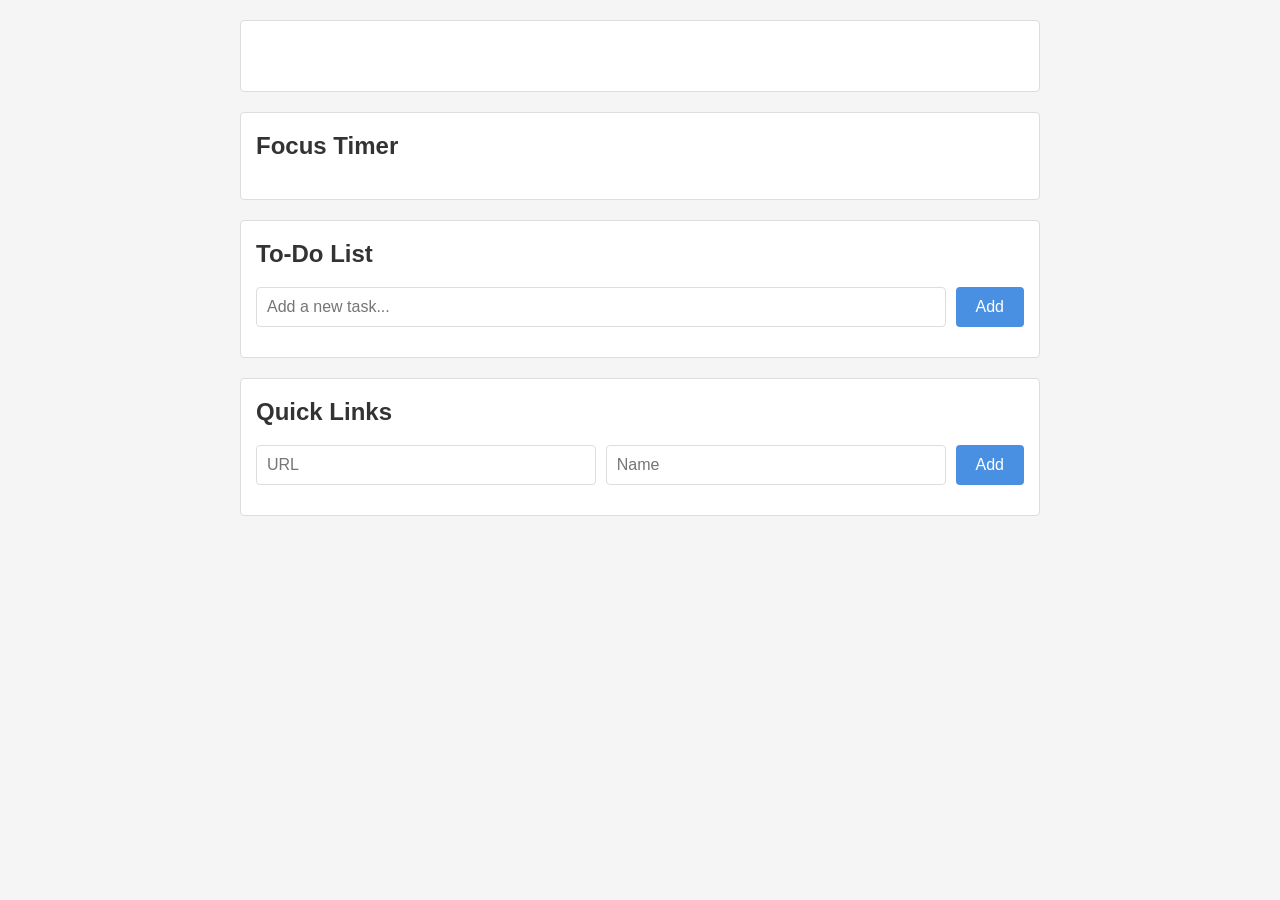
==== index.html @ 5ccc2d4f "perubahan pertama" ====
<!DOCTYPE html>
<html lang="en">
<head>
  <meta charset="UTF-8">
  <meta name="viewport" content="width=device-width, initial-scale=1.0">
  <title>Productivity Dashboard</title>
  <link rel="stylesheet" href="css/styles.css">
</head>
<body>
  <div class="dashboard">
    <!-- Greeting Section -->
    <section id="greeting-section" class="component">
      <div id="greeting-display"></div>
    </section>

    <!-- Timer Section -->
    <section id="timer-section" class="component">
      <h2>Focus Timer</h2>
      <div id="timer-display"></div>
      <div id="timer-controls"></div>
    </section>

    <!-- To-Do List Section -->
    <section id="todo-section" class="component">
      <h2>To-Do List</h2>
      <form id="add-task-form">
        <input type="text" id="task-input" placeholder="Add a new task...">
        <button type="submit">Add</button>
      </form>
      <ul id="task-list"></ul>
    </section>

    <!-- Quick Links Section -->
    <section id="links-section" class="component">
      <h2>Quick Links</h2>
      <form id="add-link-form">
        <input type="url" id="link-url-input" placeholder="URL">
        <input type="text" id="link-name-input" placeholder="Name">
        <button type="submit">Add</button>
      </form>
      <ul id="link-list"></ul>
    </section>
  </div>

  <script src="js/app.js"></script>
</body>
</html>
---- css/styles.css ----
/* Productivity Dashboard Styles */

/* Reset and Base Styles */
* {
  margin: 0;
  padding: 0;
  box-sizing: border-box;
}

body {
  font-family: Arial, Helvetica, sans-serif;
  background-color: #f5f5f5;
  color: #333333;
  line-height: 1.5;
  padding: 20px;
}

/* Dashboard Layout */
.dashboard {
  max-width: 800px;
  margin: 0 auto;
}

/* Component Styles */
.component {
  background-color: white;
  border: 1px solid #dddddd;
  border-radius: 4px;
  padding: 15px;
  margin-bottom: 20px;
}

.component h2 {
  font-size: 24px;
  margin-bottom: 15px;
  color: #333333;
}

/* Greeting Display */
#greeting-display {
  text-align: center;
  padding: 20px;
}

/* Timer Section */
#timer-display {
  font-size: 48px;
  text-align: center;
  margin: 20px 0;
  font-weight: bold;
  color: #4a90e2;
}

#timer-controls {
  display: flex;
  justify-content: center;
  gap: 10px;
}

/* Forms */
form {
  display: flex;
  gap: 10px;
  margin-bottom: 15px;
}

input[type="text"],
input[type="url"] {
  flex: 1;
  height: 40px;
  padding: 0 10px;
  border: 1px solid #dddddd;
  border-radius: 4px;
  font-size: 16px;
}

input[type="text"]:focus,
input[type="url"]:focus {
  outline: none;
  border-color: #4a90e2;
}

/* Buttons */
button {
  padding: 10px 20px;
  background-color: #4a90e2;
  color: white;
  border: none;
  border-radius: 4px;
  font-size: 16px;
  cursor: pointer;
  transition: background-color 0.2s;
}

button:hover {
  background-color: #3a7bc8;
}

button:active {
  transform: scale(0.98);
}

/* Lists */
ul {
  list-style: none;
}

li {
  padding: 10px;
  border-bottom: 1px solid #dddddd;
  display: flex;
  align-items: center;
  gap: 10px;
}

li:last-child {
  border-bottom: none;
}

/* Task List Specific */
.task-item {
  display: flex;
  align-items: center;
  gap: 10px;
  width: 100%;
}

.task-item.completed {
  text-decoration: line-through;
  color: #5cb85c;
}

/* Link List Specific */
.link-item {
  display: flex;
  align-items: center;
  gap: 10px;
  width: 100%;
}

.link-item a {
  color: #4a90e2;
  text-decoration: none;
  flex: 1;
}

.link-item a:hover {
  text-decoration: underline;
}

/* Small Buttons (Edit, Delete) */
.btn-small {
  padding: 5px 10px;
  font-size: 14px;
}

/* Utility Classes */
.hidden {
  display: none;
}
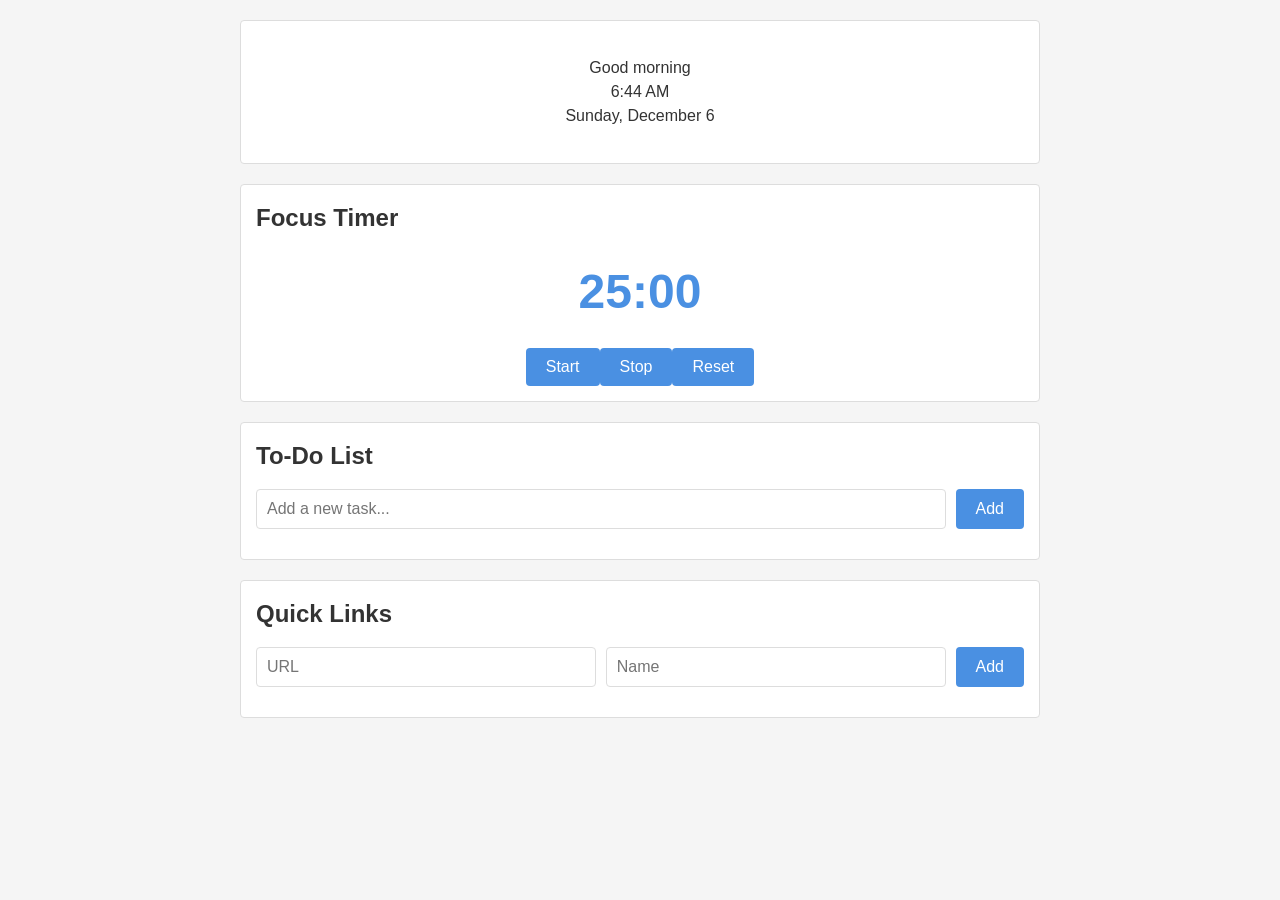
==== commit 74520cf3: "Update title" ====
--- a/index.html
+++ b/index.html
@@ -3,7 +3,7 @@
 <head>
   <meta charset="UTF-8">
   <meta name="viewport" content="width=device-width, initial-scale=1.0">
-  <title>Productivity Dashboard</title>
+  <title>Productivity Dashboard Yama</title>
   <link rel="stylesheet" href="css/styles.css">
 </head>
 <body>
--- a/css/styles.css
+++ b/css/styles.css
@@ -40,6 +40,25 @@
 #greeting-display {
   text-align: center;
   padding: 20px;
+}
+
+#greeting-display .time {
+  font-size: 32px;
+  font-weight: bold;
+  color: #333333;
+  margin-bottom: 10px;
+}
+
+#greeting-display .date {
+  font-size: 18px;
+  color: #666666;
+  margin-bottom: 15px;
+}
+
+#greeting-display .greeting {
+  font-size: 24px;
+  color: #4a90e2;
+  font-weight: 500;
 }
 
 /* Timer Section */
@@ -76,7 +95,8 @@
 
 input[type="text"]:focus,
 input[type="url"]:focus {
-  outline: none;
+  outline: 2px solid #4a90e2;
+  outline-offset: 2px;
   border-color: #4a90e2;
 }
 
@@ -100,6 +120,11 @@
   transform: scale(0.98);
 }
 
+button:focus {
+  outline: 2px solid #4a90e2;
+  outline-offset: 2px;
+}
+
 /* Lists */
 ul {
   list-style: none;
@@ -125,9 +150,25 @@
   width: 100%;
 }
 
+.task-item input[type="checkbox"] {
+  width: 20px;
+  height: 20px;
+  cursor: pointer;
+  accent-color: #4a90e2;
+}
+
+.task-item input[type="checkbox"]:focus {
+  outline: 2px solid #4a90e2;
+  outline-offset: 2px;
+}
+
 .task-item.completed {
   text-decoration: line-through;
   color: #5cb85c;
+}
+
+.task-item .task-text {
+  flex: 1;
 }
 
 /* Link List Specific */
@@ -148,12 +189,23 @@
   text-decoration: underline;
 }
 
+.link-item a:focus {
+  outline: 2px solid #4a90e2;
+  outline-offset: 2px;
+  border-radius: 2px;
+}
+
 /* Small Buttons (Edit, Delete) */
 .btn-small {
   padding: 5px 10px;
   font-size: 14px;
 }
 
+.btn-small:focus {
+  outline: 2px solid #4a90e2;
+  outline-offset: 2px;
+}
+
 /* Utility Classes */
 .hidden {
   display: none;
